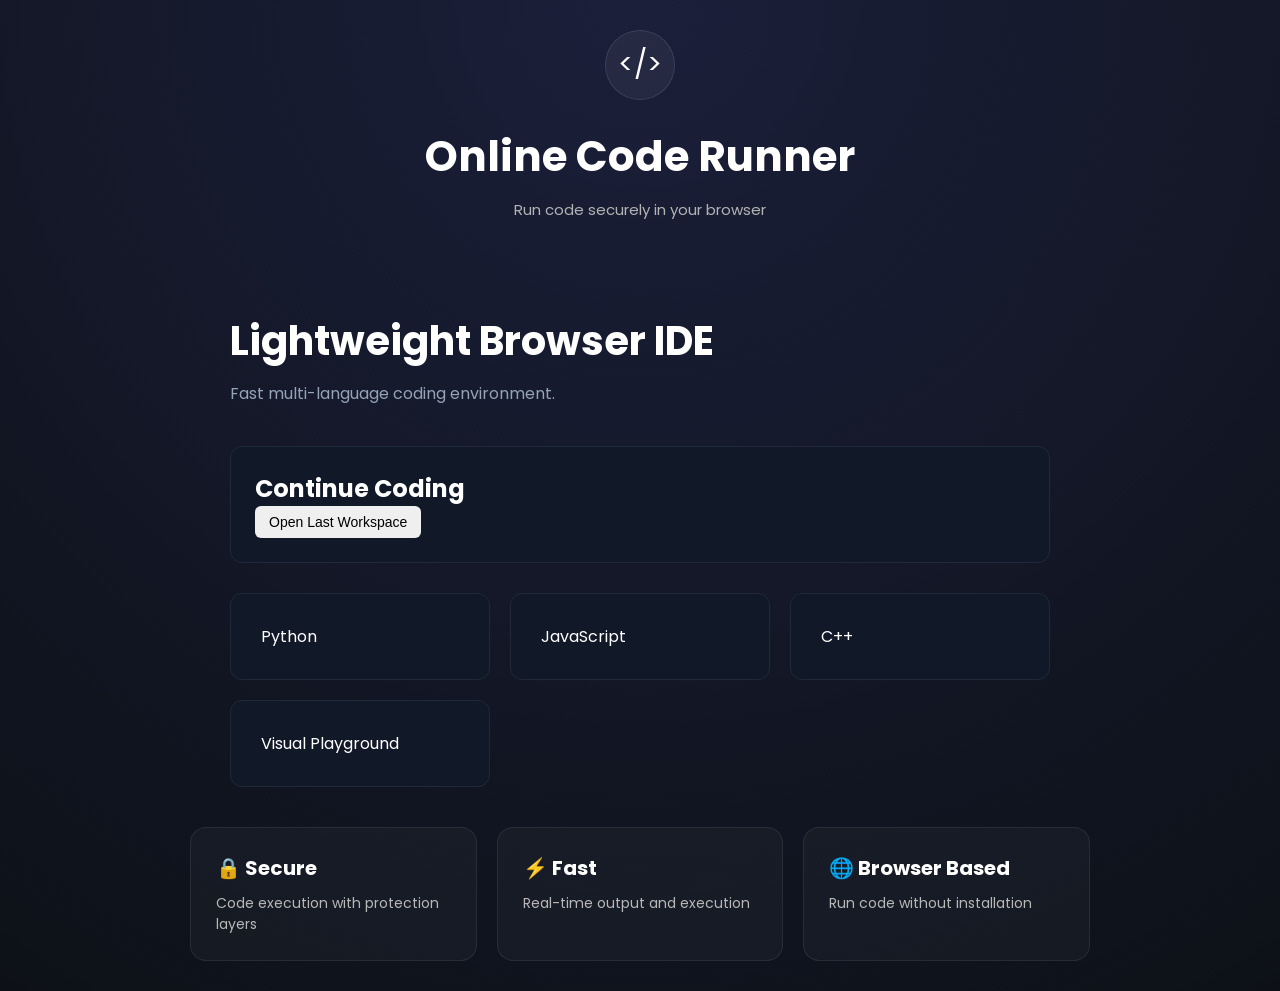
==== frontend/index.html @ fee77058 "Refactored Monaco into shared editor core" ====
<!DOCTYPE html>
<html lang="en">

<head>

    <meta charset="UTF-8">

    <meta name="viewport" content="width=device-width, initial-scale=1.0">

    <title>Online Code Runner</title>

    <link rel="stylesheet" href="style.css">

    <link rel="preconnect" href="https://fonts.googleapis.com">

    <link rel="preconnect" href="https://fonts.gstatic.com" crossorigin>

    <link href="https://fonts.googleapis.com/css2?family=Poppins:wght@300;400;500;600;700&display=swap"
        rel="stylesheet">

</head>

<body>

    <div class="container">

        <div class="hero">

            <div class="logo">
                &lt;/&gt;
            </div>

            <h1>Online Code Runner</h1>

            <p>
                Run code securely in your browser
            </p>

        </div>

<div class="dashboard">

    <div class="hero-section">

        <h1>

            Lightweight Browser IDE

        </h1>

        <p>

            Fast multi-language coding environment.

        </p>

    </div>

    <div class="continue-card">

        <h2>

            Continue Coding

        </h2>

        <button
        onclick="continueWorkspace()">

            Open Last Workspace

        </button>

    </div>

    <div class="editor-grid">

        <a href="python-home.html"
        class="editor-card">

            Python

        </a>

        <a href="javascript-home.html"
        class="editor-card">

            JavaScript

        </a>

        <a href="cpp-home.html"
        class="editor-card">

            C++

        </a>

        <a href="visual-home.html"
        class="editor-card">

            Visual Playground

        </a>

    </div>

</div>

        <div class="features">

            <div class="feature-box">

                <h3>🔒 Secure</h3>

                <p>
                    Code execution with protection layers
                </p>

            </div>

            <div class="feature-box">

                <h3>⚡ Fast</h3>

                <p>
                    Real-time output and execution
                </p>

            </div>

            <div class="feature-box">

                <h3>🌐 Browser Based</h3>

                <p>
                    Run code without installation
                </p>

            </div>

        </div>

    </div>

            <script>

            function continueWorkspace() {

                const lastEditor =

                    localStorage.getItem(
                        "lastEditor"
                    );

                if (

                    lastEditor
                ) {

                    window.location.href =
                    lastEditor;
                }

    else {

        window.location.href =
        "python.html";
    }
}

</script>

</body>

</html>
---- frontend/style.css ----
* {
    margin: 0;
    padding: 0;
    box-sizing: border-box;
}

body {

    font-family: 'Poppins', sans-serif;

    background:
        radial-gradient(circle at top, #1b1f3a, #0d1117);

    color: white;

    min-height: 100vh;

    padding: 30px 20px;
}

.dashboard {

    padding: 40px;

    color: white;
}

.hero-section h1 {

    font-size: 40px;

    margin-bottom: 10px;
}

.hero-section p {

    color: #94a3b8;

    margin-bottom: 40px;
}

.continue-card {

    background: #111827;

    padding: 24px;

    border-radius: 12px;

    margin-bottom: 30px;

    border: 1px solid #1f2937;
}

.editor-grid {

    display: grid;

    grid-template-columns:
    repeat(auto-fit, minmax(220px, 1fr));

    gap: 20px;
}

.editor-card {

    background: #111827;

    padding: 30px;

    border-radius: 12px;

    text-decoration: none;

    color: white;

    border: 1px solid #1f2937;

    transition:
    transform 0.15s,
    border-color 0.2s;
}

.editor-card:hover {

    transform: translateY(-3px);

    border-color: #3b82f6;
}

.container {

    max-width: 900px;

    margin: auto;
}

.hero {

    text-align: center;

    margin-bottom: 50px;
}

.logo {

    width: 70px;
    height: 70px;

    margin: auto;

    border-radius: 50%;

    display: flex;
    justify-content: center;
    align-items: center;

    font-size: 28px;

    background: rgba(255,255,255,0.05);

    border: 1px solid rgba(255,255,255,0.1);

    margin-bottom: 25px;
}

.hero h1 {

    font-size: 42px;

    margin-bottom: 10px;
}

.hero p {

    font-size: 15px;

    color: #b3b3b3;
}

.language-section {

    display: flex;

    flex-direction: column;

    gap: 20px;

    margin-bottom: 50px;
}

.card {

    display: flex;

    align-items: center;

    gap: 20px;

    padding: 22px 26px;

    min-height: 100px;

    border-radius: 16px;

    text-decoration: none;

    color: white;

    transition: 0.3s;

    border: 1px solid rgba(255,255,255,0.08);

    background: rgba(255,255,255,0.03);

    backdrop-filter: blur(10px);
}

.card:hover {

    transform: translateY(-3px);

    border-color: #5b6cff;
}

.active-card {

    border: 1px solid #5b6cff;

    box-shadow:
        0 0 10px rgba(91,108,255,0.25);
}

#execution-status {

    color: #94a3b8;

    font-size: 13px;

    margin-right: 10px;

    min-width: 90px;

    text-align: right;
}

.disabled-card {

    opacity: 0.5;

    cursor: not-allowed;
}

.card-icon {

    font-size: 32px;

    width: 40px;

    display: flex;

    justify-content: center;
}

.card-content {

    display: flex;

    flex-direction: column;

    justify-content: center;
}

.card h2 {

    font-size: 24px;

    margin-bottom: 6px;
}

.card p {

    color: #c5c5c5;

    font-size: 14px;
}

.features {

    display: grid;

    grid-template-columns: repeat(3, 1fr);

    gap: 20px;
}

.feature-box {

    padding: 25px;

    border-radius: 16px;

    background: rgba(255,255,255,0.03);

    border: 1px solid rgba(255,255,255,0.08);

    min-height: 120px;
}

.feature-box h3 {

    font-size: 20px;

    margin-bottom: 10px;
}

.feature-box p {

    font-size: 14px;

    line-height: 1.5;

    color: #b8b8b8;
}
.ide-layout {

    display: flex;

    height: 100vh;

    background: #0d1117;

    overflow: hidden;

}

.sidebar {

    width: 70px;

    background: #161b22;

    border-right: 1px solid #2d333b;

    display: flex;

    flex-direction: column;

    align-items: center;

    padding-top: 20px;

    gap: 20px;
}

.sidebar h2 {

    color: #58a6ff;

    font-size: 28px;
}

.sidebar a {

    text-decoration: none;

    color: white;

    font-size: 24px;
}

.main-editor {

    flex: 1;

    display: flex;

    flex-direction: column;

    min-width: 0;
}

.editor-layout {

    display: flex;

    height: 100vh;

    overflow: hidden;
}

.topbar {

    height: 52px;

    background: #111827;

    border-bottom: 1px solid #2d333b;

    display: flex;

    justify-content: space-between;

    align-items: center;

    padding: 0 16px;

    color: #f8fafc;

    font-shrink: 0;
}

button {

    border: none;

    border-radius: 6px;

    padding: 8px 14px;

    font-size: 14px;

    cursor: pointer;

    transition:
    opacity 0.2s,
    transform 0.1s;
}

button:hover {

    opacity: 0.9;
}

button:active {

    transform: scale(0.97);
}

.topbar button {

    display: flex;

    align-items: center;

    color: 10px;
}

.topbar button:hover {

    background: #2ea043;
}

#editor {

    flex: 1;

    min-height: 0;

    padding-top: 4px;
}

#editor-loading {

    display: flex;

    align-items: center;

    justify-content: center;

    height: 100%;

    color: #94a3b8;

    font-size: 14px;
}

.output-panel {

    height: 300px;

    background: #161b22;

    border-top: 1px solid #2d333b;

    padding: 15px;

    overflow-y: auto;

    overflow-x: auto;

}

.output-header {

    font-size: 13px;

    color: #8b949e;

    margin-bottom: 10px;
}

#output {

    white-space: pre-wrap;

    word-break: break-word;

    flex: 1;

    scroll-behavior: smooth;

    color: #f8fafc;

    background: #020617;

    font-family: monospace;

    overflow-y: auto;

    border-radius: 8px;

    line-height: 1.5;

    padding: 16px;

}

#output-container {

    height: 220px;

    min-height: 220px;

    max-height: 220px;

    background: #0d1117;

    border-top: 1px solid #1f2937;

    display: flex;

    flex-direction: column;

    padding: 10px;

    flex-shrink: 0;

    overflow: hidden;
}

.sidebar a,
.sidebar-icon {

    transition:
    background 0.2s,
    transform 0.1s;
}

.sidebar a:hover {

    background: #1e293b;

    border-radius: 6px;
}

.welcome-body {

    margin: 0;

    background: #1e1e1e;

    color: #d4d4d4;

    font-family: sans-serif;

    display: flex;

    justify-content: center;

    align-items: center;

    height: 100vh;
}

.welcome-container {

    width: 700px;
}

.welcome-container h1 {

    font-size: 64px;

    margin-bottom: 10px;
}

.welcome-subtitle {

    color: #9d9d9d;

    font-size: 20px;

    margin-bottom: 50px;
}

.welcome-actions {

    display: flex;

    gap: 20px;

    margin-bottom: 70px;
}

.welcome-btn {

    background: #0e639c;

    color: white;

    border: none;

    padding: 18px 35px;

    font-size: 18px;

    border-radius: 8px;

    cursor: pointer;

    transition: 0.2s;
}

.welcome-btn:hover {

    background: #1177bb;
}

.secondary-btn {

    background: #2d2d2d;
}

.secondary-btn:hover {

    background: #3a3a3a;
}

.recent-section h2 {

    margin-bottom: 20px;
}

.recent-card {

    background: #252526;

    border: 1px solid #333;

    padding: 25px;

    border-radius: 10px;

    font-size: 18px;
}

.visual-body {

    margin: 0;

    background: #1e1e1e;

    overflow: hidden;
}

.visual-layout {

    display: flex;

    height: 100vh;
}

.editor-side {

    width: 50%;

    display: flex;

    flex-direction: column;

    background: #1e1e1e;

    height: 100vh;

    overflow: hidden;
}

#visual-editor {

    flex: 1;

    width: 100%;
}

.editor-side {

    width: 45%;

    display: flex;

    flex-direction: column;

    height: 100vh;

    overflow: hidden;
}

.preview-side {

    width: 50%;

    background: black;
}

#preview-frame {

    width: 100%;

    height: 100%;

    border: none;
}

#save-btn {

    background: #2563eb;

    color: white;

    border: none;

    padding: 8px 16px;

    border-radius: 6px;

    cursor: pointer;

}

.topbar-buttons {

    display: flex;

    gap: 10px;

    align-items: center;
}

#run-btn,
#save-btn {

    border: none;

    padding: 8px 16px;

    border-radius: 6px;

    cursor: pointer;

    font-size: 14px;

    color: white;
}

#run-btn {

    background: #16a34a;

    color: white;

    border: none;

    padding: 8px 16px;

    border-radius: 6px;

    cursor: pointer;

    font-size: 14px;

    transition:
    background 0.2s,
    opacity 0.2s,
    transform 0.1s;
}

#run-btn:hover {

    background: #15803d;
}

#run-btn:active {

    transform: scale(0.97);
}

#run-btn:disabled {

    opacity: 0.7;

    cursor: not-allowed;
}

#save-btn {

    background: #2563eb;
}

@media (max-width: 900px) {

    .visual-layout {

        flex-direction: column;
    }

    .editor-side {

        width: 100% !important;

        height: 50vh;
    }

    .preview-side {

        width: 100% !important;

        height: 50vh;
    }

    #drag-bar {

        display: none;
    }
}

.terminal-header {

    color: #8b949e;

    font-size: 13px;

    margin-bottom: 10px;

    font-family: monospace;

    letter-spacing: 1px;
}
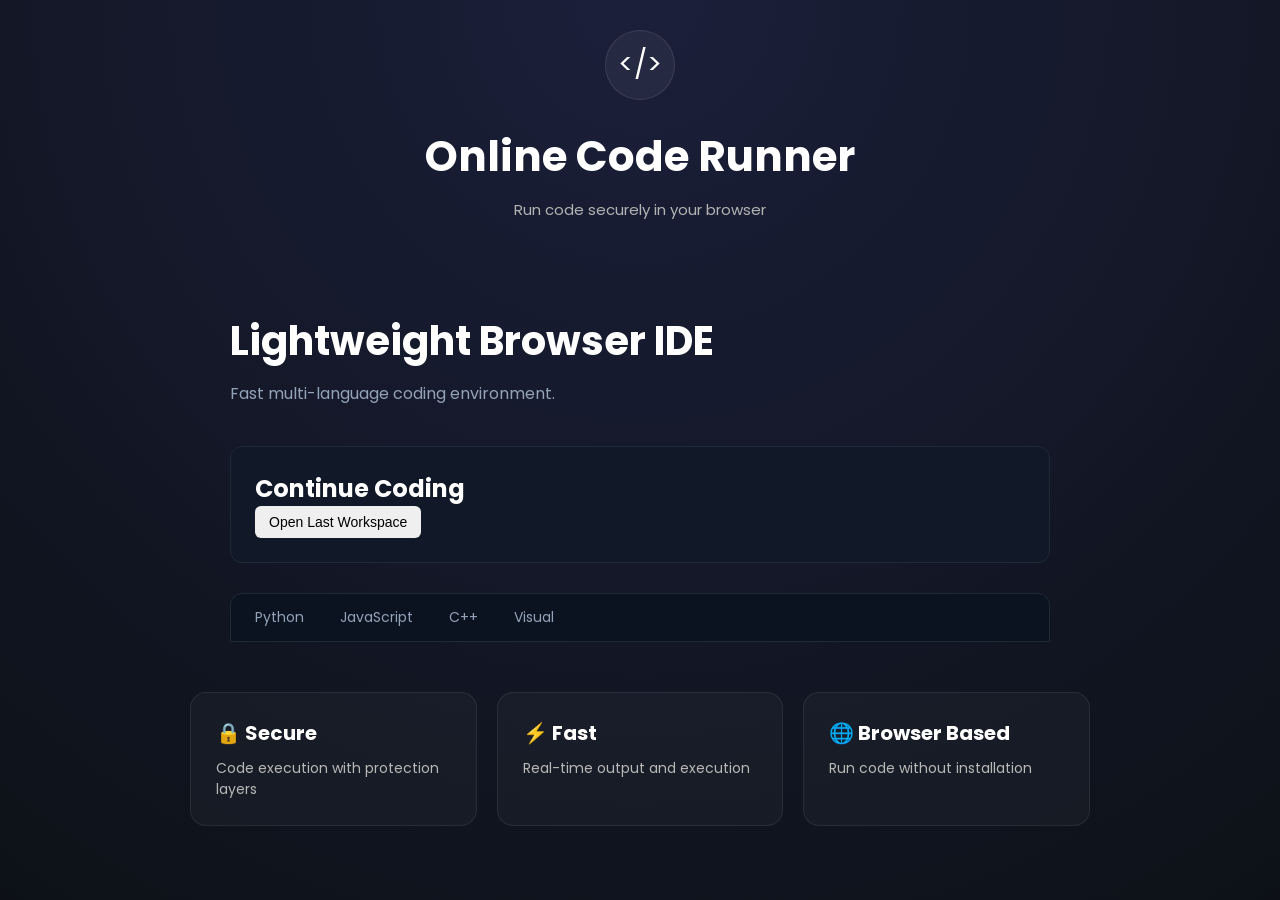
==== commit c427b0cc: "FIxed app layout flex container" ====
--- a/frontend/index.html
+++ b/frontend/index.html
@@ -73,37 +73,37 @@
 
     </div>
 
-    <div class="editor-grid">
+<div class="editor-tabs">
 
-        <a href="python-home.html"
-        class="editor-card">
+    <a href="python.html"
+    class="tab-link">
 
-            Python
+        Python
 
-        </a>
+    </a>
 
-        <a href="javascript-home.html"
-        class="editor-card">
+    <a href="javascript.html"
+    class="tab-link">
 
-            JavaScript
+        JavaScript
 
-        </a>
+    </a>
 
-        <a href="cpp-home.html"
-        class="editor-card">
+    <a href="cpp.html"
+    class="tab-link">
 
-            C++
+        C++
 
-        </a>
+    </a>
 
-        <a href="visual-home.html"
-        class="editor-card">
+    <a href="visual.html"
+    class="tab-link">
 
-            Visual Playground
+        Visual
 
-        </a>
+    </a>
 
-    </div>
+</div>
 
 </div>
 
--- a/frontend/style.css
+++ b/frontend/style.css
@@ -81,6 +81,67 @@
     border-color 0.2s;
 }
 
+.editor-tabs {
+
+    display: flex;
+
+    gap: 8px;
+
+    padding: 6px 10px;
+
+    background: #0b1220;
+
+    border: 1px solid #1f2937;
+
+    border-radius: 14px;
+
+    margin-top: 20px;
+
+    margin-bottom: 10px;
+
+    border-radius: 12px 12px 0 0;
+
+    border-left: 1px solid #1f2937;
+
+    border-right: 1px solid #1f2937;
+
+    border-top: 1px solid #1f2937;
+}
+
+.tab-link {
+
+    text-decoration: none;
+
+    color: #94a3b8;
+
+    padding: 7px 14px;
+
+    border-radius: 8px;
+
+    font-size: 14px;
+
+    transition: all 0.2s ease;
+}
+
+.tab-link:hover {
+
+    background: #1e293b;
+
+    color: white;
+
+    transform: translateY(-1px);
+}
+
+.active-tab {
+
+    background: #2563eb;
+
+    color: white;
+
+    box-shadow:
+    0 0 15px rgba(37,99,235,0.35);
+}
+
 .editor-card:hover {
 
     transform: translateY(-3px);
@@ -368,6 +429,13 @@
     color: #f8fafc;
 
     font-shrink: 0;
+}
+
+.app-layout {
+
+    display: flex;
+
+    min-height: 100vh;
 }
 
 button {
@@ -488,7 +556,7 @@
 
 #output-container {
 
-    height: 220px;
+    height: 180px;
 
     min-height: 220px;
 
@@ -625,6 +693,22 @@
     font-size: 18px;
 }
 
+.preview-header {
+
+    padding: 10px;
+
+    font-size: 12px;
+
+    letter-spacing: 1px;
+
+    color: #94a3b8;
+
+    border-bottom:
+    1px solid #1f2937;
+
+    background: #0b1220;
+}
+
 .visual-body {
 
     margin: 0;
@@ -639,6 +723,41 @@
     display: flex;
 
     height: 100vh;
+}
+
+.visual-workspace {
+
+    display: flex;
+
+    height: calc(100vh - 170px);
+}
+
+.visual-editor {
+
+    width: 62%;
+
+    height: 100%;
+
+    position: relative;
+
+    border-right:
+    1px solid #1f2937;
+}
+
+.visual-preview {
+
+    width: 38%;
+
+    height: 100%;
+
+    background: white;
+}
+
+#editor {
+
+    width: 100%;
+
+    height: 100%;
 }
 
 .editor-side {
